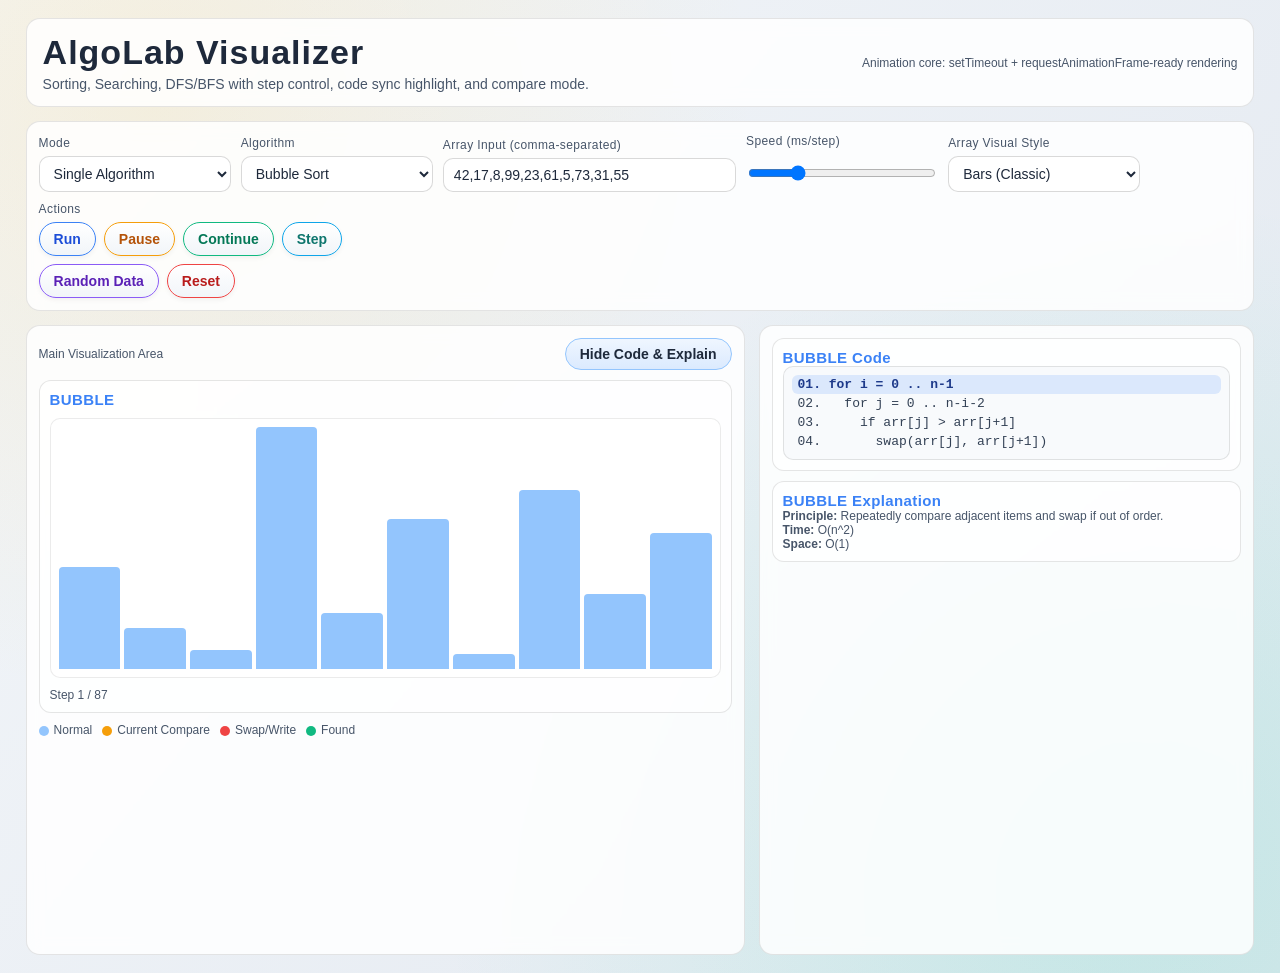
==== AlgoLab.html @ ff7180d9 "Add files via upload" ====
<!DOCTYPE html>
<html lang="en">
<head>
  <meta charset="UTF-8" />
  <meta name="viewport" content="width=device-width, initial-scale=1.0" />
  <title>AlgoLab Visualizer</title>
  <style>
    :root {
      --bg-1: #f3f6f9;
      --bg-2: #e2e8f0;
      --panel: rgba(255, 255, 255, 0.85);
      --panel-border: rgba(0, 0, 0, 0.1);
      --ink: #1e293b;
      --sub: #475569;
      --accent: #3b82f6;
      --accent-2: #10b981;
      --danger: #ef4444;
      --muted: #94a3b8;
      --code-bg: #f8fafc;
      --line-active: rgba(59, 130, 246, 0.15);
      --bar: #93c5fd;
      --bar-active: #f59e0b;
      --bar-swap: #ef4444;
      --bar-found: #10b981;
      --cell-wall: #334155;
      --cell-empty: #e2e8f0;
      --cell-visit: #fcd34d;
      --cell-path: #10b981;
      --cell-start: #22c55e;
      --cell-end: #ef4444;
    }

    * {
      box-sizing: border-box;
    }

    body {
      margin: 0;
      min-height: 100vh;
      color: var(--ink);
      background:
        radial-gradient(circle at 12% 10%, rgba(255, 209, 102, 0.18), transparent 42%),
        radial-gradient(circle at 88% 90%, rgba(6, 214, 160, 0.14), transparent 48%),
        linear-gradient(130deg, var(--bg-1), var(--bg-2));
      font-family: "Trebuchet MS", "Segoe UI", sans-serif;
    }

    .shell {
      width: min(1400px, 96vw);
      margin: 18px auto;
      display: grid;
      gap: 14px;
      grid-template-columns: 1fr;
    }

    .hero {
      border: 1px solid var(--panel-border);
      background: var(--panel);
      backdrop-filter: blur(8px);
      border-radius: 14px;
      padding: 14px 16px;
      display: flex;
      justify-content: space-between;
      align-items: center;
      flex-wrap: wrap;
      gap: 10px;
    }

    .title {
      font-size: clamp(24px, 3vw, 34px);
      letter-spacing: 1px;
      margin: 0;
    }

    .subtitle {
      color: var(--sub);
      margin: 4px 0 0;
      font-size: 14px;
    }

    .panel {
      border: 1px solid var(--panel-border);
      background: var(--panel);
      border-radius: 14px;
      backdrop-filter: blur(8px);
    }

    .controls {
      padding: 12px;
      display: grid;
      grid-template-columns: repeat(12, minmax(0, 1fr));
      gap: 10px;
      align-items: end;
    }

    .control {
      display: flex;
      flex-direction: column;
      gap: 6px;
    }

    .span-2 { grid-column: span 2; }
    .span-3 { grid-column: span 3; }
    .span-4 { grid-column: span 4; }

    label {
      font-size: 12px;
      color: var(--sub);
      letter-spacing: 0.4px;
    }

    input,
    select,
    button,
    textarea {
      border-radius: 10px;
      border: 1px solid rgba(0, 0, 0, 0.15);
      background: rgba(255, 255, 255, 0.9);
      color: var(--ink);
      padding: 8px 10px;
      font-size: 14px;
    }

    button {
      cursor: pointer;
      transition: 0.2s ease;
      font-weight: 600;
      color: var(--ink);
    }

    button:hover:not(:disabled) {
      transform: translateY(-1px);
      border-color: var(--accent);
      box-shadow: 0 0 0 1px rgba(59, 130, 246, 0.35) inset;
    }

    button:disabled {
      opacity: 0.45;
      cursor: not-allowed;
    }

    .btn-primary { border-color: var(--accent); }
    .btn-secondary { border-color: var(--accent-2); }
    .btn-danger { border-color: var(--danger); }

    .actions-row {
      display: flex;
      gap: 8px;
      flex-wrap: wrap;
    }

    .action-btn {
      border-radius: 999px;
      border: 1px solid rgba(0, 0, 0, 0.1);
      padding: 8px 14px;
      background: linear-gradient(180deg, #ffffff, #f1f5f9);
      box-shadow: 0 2px 5px rgba(0, 0, 0, 0.05);
    }

    .action-run { border-color: #3b82f6; color: #1d4ed8; }
    .action-pause { border-color: #f59e0b; color: #b45309; }
    .action-continue { border-color: #10b981; color: #047857; }
    .action-step { border-color: #0ea5e9; color: #0f766e; }
    .action-random { border-color: #8b5cf6; color: #5b21b6; }
    .action-reset { border-color: #ef4444; color: #b91c1c; }

    .graph-tools {
      display: flex;
      gap: 8px;
      flex-wrap: wrap;
    }

    .tool-btn.active-tool {
      box-shadow: 0 0 0 2px rgba(255, 255, 255, 0.28) inset;
      transform: translateY(-1px);
    }

    .tool-start { border-color: var(--cell-start); }
    .tool-end { border-color: var(--cell-end); }
    .tool-wall { border-color: var(--cell-wall); }
    .tool-erase { border-color: #94a3b8; }
    .tool-random-wall { border-color: #a3e635; }
    .tool-clear-wall { border-color: #f59e0b; }

    .workspace {
      display: grid;
      grid-template-columns: 1.45fr 1fr;
      gap: 14px;
      min-height: 70vh;
    }

    .workspace.focus-viz {
      grid-template-columns: 1fr;
    }

    .workspace.focus-viz .right {
      display: none;
    }

    .visual-wrap {
      padding: 12px;
      display: grid;
      gap: 10px;
      grid-template-columns: 1fr;
      align-content: start;
    }

    .visual-toolbar {
      display: flex;
      align-items: center;
      justify-content: space-between;
      gap: 8px;
      flex-wrap: wrap;
    }

    .toggle-info-btn {
      border: 1px solid #93c5fd;
      border-radius: 999px;
      padding: 7px 14px;
      background: linear-gradient(180deg, #eff6ff, #dbeafe);
    }

    .viz-grid.compare {
      display: grid;
      grid-template-columns: 1fr 1fr;
      gap: 10px;
    }

    .viz-card {
      border: 1px solid rgba(0, 0, 0, 0.1);
      border-radius: 12px;
      background: rgba(255, 255, 255, 0.6);
      padding: 10px;
      min-height: 280px;
      display: grid;
      grid-template-rows: auto 1fr auto;
      gap: 10px;
    }

    .viz-title {
      margin: 0;
      font-size: 15px;
      color: var(--accent);
      letter-spacing: 0.4px;
    }

    .array-view {
      display: flex;
      align-items: end;
      gap: 4px;
      height: 260px;
      border: 1px solid rgba(0, 0, 0, 0.08);
      border-radius: 10px;
      padding: 8px;
      background: rgba(255, 255, 255, 0.7);
      overflow: hidden;
    }

    .bar {
      flex: 1;
      min-width: 7px;
      background: var(--bar);
      border-radius: 4px 4px 0 0;
      transition: height 0.08s linear, background-color 0.08s linear;
    }

    .array-cards {
      position: relative;
      height: 260px;
      border: 1px solid rgba(0, 0, 0, 0.08);
      border-radius: 10px;
      padding: 10px;
      background: linear-gradient(180deg, #f8fafc, #e2e8f0);
      overflow: hidden;
    }

    .array-cards::before {
      content: "";
      position: absolute;
      left: 10px;
      right: 10px;
      bottom: 58px;
      border-top: 1px dashed rgba(0, 0, 0, 0.15);
    }

    .compare-pointer {
      position: absolute;
      top: 10px;
      width: 0;
      height: 0;
      border-left: 8px solid transparent;
      border-right: 8px solid transparent;
      border-top: 12px solid #ffd166;
      filter: drop-shadow(0 1px 2px rgba(0, 0, 0, 0.45));
      transition: transform 140ms ease-out;
      z-index: 8;
    }

    .compare-label {
      position: absolute;
      top: 0;
      font-size: 11px;
      color: #ffe4a3;
      background: rgba(0, 0, 0, 0.45);
      border: 1px solid rgba(255, 209, 102, 0.32);
      border-radius: 999px;
      padding: 2px 8px;
      transition: transform 140ms ease-out;
      z-index: 8;
      pointer-events: none;
    }

    .num-card {
      position: absolute;
      bottom: 12px;
      display: flex;
      align-items: center;
      justify-content: center;
      place-items: center;
      font-size: 13px;
      font-weight: 700;
      color: #0c1a26;
      background: #8ecae6;
      border: 1px solid rgba(255, 255, 255, 0.22);
      border-radius: 8px;
      height: 46px;
      min-width: 34px;
      transition: 0.12s ease;
      box-shadow: 0 4px 10px rgba(0, 0, 0, 0.25);
    }

    .num-card.active {
      background: #ffd166;
    }

    .num-card.swap {
      background: #ef476f;
      color: #fff5f6;
    }

    .num-card.found {
      background: #06d6a0;
      color: #08332a;
    }

    .num-card.key {
      box-shadow: 0 0 0 2px rgba(255, 209, 102, 0.5), 0 8px 16px rgba(0, 0, 0, 0.35);
    }

    .grid-view {
      display: grid;
      grid-template-columns: repeat(18, 1fr);
      gap: 2px;
      border: 1px solid rgba(0, 0, 0, 0.1);
      border-radius: 10px;
      background: rgba(255, 255, 255, 0.7);
      padding: 6px;
      aspect-ratio: 18 / 10;
    }

    .cell {
      border-radius: 2px;
      background: var(--cell-empty);
      border: 1px solid rgba(0, 0, 0, 0.05);
    }

    .cell.wall { background: var(--cell-wall); }
    .cell.visited { background: var(--cell-visit); }
    .cell.path { background: var(--cell-path); }
    .cell.start { background: var(--cell-start); }
    .cell.end { background: var(--cell-end); }

    .ds-container {
      position: relative; width: 100%; height: 260px;
      border: 1px solid rgba(0, 0, 0, 0.08); border-radius: 10px;
      background: linear-gradient(180deg, #f8fafc, #e2e8f0); overflow: hidden;
    }
    .tree-node {
      position: absolute; transform: translate(-50%, -50%);
      width: 32px; height: 32px; border-radius: 50%;
      background: var(--cell-empty); border: 2px solid var(--bar);
      display: flex; align-items: center; justify-content: center;
      color: var(--ink); font-weight: bold; font-size: 13px;
      transition: all 0.3s ease; box-shadow: 0 4px 6px rgba(0,0,0,0.1); z-index: 2;
    }
    .tree-node.active { background: var(--bar-active); border-color: #fff; color: #fff; transform: translate(-50%, -50%) scale(1.15);}
    .tree-edge { stroke: #cbd5e1; stroke-width: 2px; transition: all 0.3s ease; }
    
    .list-node {
      width: 44px; height: 44px; background: var(--cell-empty);
      border: 2px solid var(--bar); border-radius: 8px;
      display: flex; align-items: center; justify-content: center;
      font-weight: bold; font-size: 15px; color: var(--ink);
      transition: all 0.3s; box-shadow: 0 2px 5px rgba(0,0,0,0.05);
    }
    .list-node.active { background: var(--bar-active); border-color: #fff; color: #fff; transform: translateY(-4px); }
    .list-arrow { color: var(--sub); font-weight: bold; font-size: 18px; padding: 0 4px; }
    .list-null { color: var(--muted); font-size: 14px; font-weight: bold; padding: 0 8px; }

    .small-note {
      font-size: 12px;
      color: var(--sub);
      margin: 0;
    }

    .right {
      padding: 12px;
      display: grid;
      gap: 10px;
      align-content: start;
      grid-auto-rows: min-content;
      overflow: auto;
    }

    .code-card,
    .explain-card {
      border: 1px solid rgba(0, 0, 0, 0.1);
      border-radius: 12px;
      background: rgba(255, 255, 255, 0.7);
      padding: 10px;
    }

    .code-box {
      margin: 0;
      border-radius: 10px;
      background: var(--code-bg);
      border: 1px solid rgba(0, 0, 0, 0.1);
      padding: 8px;
      font-size: 13px;
      overflow: auto;
      max-height: 290px;
    }

    .line {
      display: block;
      padding: 2px 6px;
      border-radius: 6px;
      color: #334155;
      white-space: pre;
    }

    .line.active {
      background: var(--line-active);
      color: #1e3a8a;
      font-weight: 600;
    }

    .legend {
      display: flex;
      gap: 10px;
      flex-wrap: wrap;
      font-size: 12px;
      color: var(--sub);
    }

    .dot {
      display: inline-block;
      width: 10px;
      height: 10px;
      border-radius: 50%;
      margin-right: 5px;
      vertical-align: middle;
    }

    @media (max-width: 1080px) {
      .workspace { grid-template-columns: 1fr; }
      .controls { grid-template-columns: repeat(6, minmax(0, 1fr)); }
      .span-4 { grid-column: span 6; }
      .span-3 { grid-column: span 3; }
      .span-2 { grid-column: span 2; }
      .viz-grid.compare { grid-template-columns: 1fr; }
    }
  </style>
</head>
<body>
  <div class="shell">
    <section class="hero panel">
      <div>
        <h1 class="title">AlgoLab Visualizer</h1>
        <p class="subtitle">Sorting, Searching, DFS/BFS with step control, code sync highlight, and compare mode.</p>
      </div>
      <p class="small-note">Animation core: setTimeout + requestAnimationFrame-ready rendering</p>
    </section>

    <section class="controls panel">
      <div class="control span-2">
        <label for="modeSelect">Mode</label>
        <select id="modeSelect">
          <option value="single">Single Algorithm</option>
          <option value="compare">Compare Mode</option>
        </select>
      </div>

      <div class="control span-2" id="singleAlgoWrap">
        <label for="algoSelect">Algorithm</label>
        <select id="algoSelect">
          <optgroup label="Sorting">
            <option value="bubble">Bubble Sort</option>
            <option value="insertion">Insertion Sort</option>
            <option value="selection">Selection Sort</option>
            <option value="quick">Quick Sort</option>
            <option value="merge">Merge Sort</option>
            <option value="shell">Shell Sort</option>
            <option value="counting">Counting Sort</option>
            <option value="bucket">Bucket Sort</option>
            <option value="radix">Radix Sort</option>
            <option value="heap">Heap Sort</option>
          </optgroup>
          <optgroup label="Searching">
            <option value="linear">Linear Search</option>
            <option value="binary">Binary Search</option>
          </optgroup>
          <optgroup label="Graph">
            <option value="dfs">DFS (Grid)</option>
            <option value="bfs">BFS (Grid)</option>
            <option value="dijkstra">Dijkstra</option>
            <option value="astar">A* Algorithm</option>
          </optgroup>
          <optgroup label="Data Structures">
            <option value="stack">Stack</option>
            <option value="queue">Queue</option>
            <option value="linkedlist">Linked List</option>
            <option value="bst">Binary Search Tree</option>
          </optgroup>
        </select>
      </div>

      <div class="control span-4" id="compareWrap" style="display:none;">
        <label>Algorithms to Compare</label>
        <div style="display:flex; gap:10px;">
          <select id="compareSelect1" style="flex:1;">
            <option value="bubble">Bubble Sort</option>
            <option value="insertion">Insertion Sort</option>
            <option value="selection">Selection Sort</option>
            <option value="quick" selected>Quick Sort</option>
            <option value="merge">Merge Sort</option>
            <option value="shell">Shell Sort</option>
            <option value="heap">Heap Sort</option>
          </select>
          <span style="align-self:center; font-weight:bold; color:var(--sub);">VS</span>
          <select id="compareSelect2" style="flex:1;">
            <option value="bubble">Bubble Sort</option>
            <option value="insertion">Insertion Sort</option>
            <option value="selection">Selection Sort</option>
            <option value="quick">Quick Sort</option>
            <option value="merge" selected>Merge Sort</option>
            <option value="shell">Shell Sort</option>
            <option value="heap">Heap Sort</option>
          </select>
        </div>
      </div>

      <div class="control span-3" id="arrayWrap">
        <label for="arrayInput">Array Input (comma-separated)</label>
        <input id="arrayInput" value="42,17,8,99,23,61,5,73,31,55" />
      </div>

      <div class="control span-2" id="targetWrap">
        <label for="targetInput">Search Target</label>
        <input id="targetInput" type="number" value="31" />
      </div>

      <div class="control span-2">
        <label for="speedRange">Speed (ms/step)</label>
        <input id="speedRange" type="range" min="20" max="1000" value="220" />
      </div>

      <div class="control span-2" id="arrayViewWrap">
        <label for="arrayViewSelect">Array Visual Style</label>
        <select id="arrayViewSelect">
          <option value="bars">Bars (Classic)</option>
          <option value="cards">Data Insert Cards</option>
        </select>
      </div>

      <div class="control span-4">
        <label>Actions</label>
        <div class="actions-row">
          <button class="action-btn action-run" id="runBtn">Run</button>
          <button class="action-btn action-pause" id="pauseBtn">Pause</button>
          <button class="action-btn action-continue" id="resumeBtn">Continue</button>
          <button class="action-btn action-step" id="stepBtn">Step</button>
          <button class="action-btn action-random" id="randomBtn">Random Data</button>
          <button class="action-btn action-reset" id="resetBtn">Reset</button>
        </div>
      </div>

      <div class="control span-4" id="graphEditorWrap" style="display:none;">
        <label>Graph Editor</label>
        <div class="graph-tools">
          <button class="tool-btn tool-start" id="setStartBtn">Set Start</button>
          <button class="tool-btn tool-end" id="setEndBtn">Set End</button>
          <button class="tool-btn tool-wall" id="setWallBtn">Toggle Wall</button>
          <button class="tool-btn tool-erase" id="eraseBtn">Erase Wall</button>
          <button class="tool-btn tool-random-wall" id="randWallBtn">Random Walls</button>
          <button class="tool-btn tool-clear-wall" id="clearWallBtn">Clear Walls</button>
        </div>
      </div>
    </section>

    <section class="workspace">
      <div class="panel visual-wrap">
        <div class="visual-toolbar">
          <p class="small-note">Main Visualization Area</p>
          <button class="toggle-info-btn" id="toggleInfoBtn">Hide Code & Explain</button>
        </div>
        <div class="viz-grid" id="vizGrid"></div>
        <div class="legend" id="legend"></div>
      </div>

      <aside class="panel right" id="rightPane"></aside>
    </section>
  </div>

  <script>
    const arrayAlgos = ["bubble", "insertion", "selection", "quick", "merge", "shell", "counting", "bucket", "radix", "heap", "linear", "binary", "stack", "queue"];

    const graphAlgos = ["bfs", "dfs", "dijkstra", "astar"];

    const codeBook = {
      bubble: ["for i = 0 .. n-1", "  for j = 0 .. n-i-2", "    if arr[j] > arr[j+1]", "      swap(arr[j], arr[j+1])"],
      insertion: ["for i = 1 .. n-1", "  key = arr[i]", "  while j >= 0 and arr[j] > key", "    arr[j+1] = arr[j]", "  arr[j+1] = key"],
      selection: ["for i = 0 .. n-1", "  min = i", "  for j = i+1 .. n-1", "    if arr[j] < arr[min]", "  swap(arr[i], arr[min])"],
      quick: ["quickSort(left, right)", "pivot = arr[right]", "for j from left to right-1", "  if arr[j] < pivot", "    swap(arr[i], arr[j])", "swap(arr[i+1], arr[right])"],
      merge: ["mergeSort(arr)", "split array into left / right", "while left and right not empty", "  pick smaller and write back", "append remaining items"],
      shell: ["gap = n / 2", "while gap > 0", "  insertion sort by gap", "  compare arr[j-gap] > temp", "gap = floor(gap / 2)"],
      counting: ["find min and max", "count each value", "prefix sum / rebuild", "write values back to array"],
      bucket: ["create buckets by range", "put values into buckets", "sort each bucket", "concatenate buckets"],
      radix: ["for exp = 1,10,100...", "count digits at exp", "stable write by digit", "repeat until max/exp == 0"],
      heap: ["build max-heap", "swap root with end", "heapify reduced heap", "repeat until sorted"],
      linear: ["for i = 0 .. n-1", "  if arr[i] == target", "    return i", "return -1"],
      binary: ["low = 0, high = n-1", "while low <= high", "  mid = floor((low+high)/2)", "  if arr[mid] == target return mid", "  if arr[mid] < target low = mid+1", "  else high = mid-1"],
      bfs: ["queue.push(start)", "while queue not empty", "  node = queue.shift()", "  for each neighbor", "    if unvisited: mark and enqueue"],
      dfs: ["stack.push(start)", "while stack not empty", "  node = stack.pop()", "  for each neighbor", "    if unvisited: mark and push"],
      dijkstra: ["dist[start] = 0", "pick unvisited node with min dist", "relax each neighbor", "update distance + parent", "repeat until done"],
      astar: ["gSearch[start] = 0, fScore = h", "pick min fScore node", "if target return path", "update neighbor gScore & fScore"],
      stack: ["push(val):", "  append to top", "pop():", "  remove from top"],
      queue: ["enqueue(val):", "  append to back", "dequeue():", "  remove from front"],
      linkedlist: ["curr = head", "while curr.next != null", "  curr = curr.next", "curr.next = new Node(val)", "return head"],
      bst: ["curr = root", "while curr:", "  if val < curr.val: go left", "  else: go right", "insert as child"]
    };

    const explainBook = {
      bubble: { principle: "Repeatedly compare adjacent items and swap if out of order.", time: "O(n^2)", space: "O(1)" },
      insertion: { principle: "Build sorted prefix by inserting each element to its position.", time: "O(n^2)", space: "O(1)" },
      selection: { principle: "Select minimum from unsorted part and place it at front.", time: "O(n^2)", space: "O(1)" },
      quick: { principle: "Partition by pivot, recursively sort left and right partitions.", time: "Average O(n log n), Worst O(n^2)", space: "O(log n) recursion" },
      merge: { principle: "Divide array into halves and merge sorted halves.", time: "O(n log n)", space: "O(n)" },
      shell: { principle: "Gap-based insertion sort, shrinking gap to 1.", time: "Depends on gap sequence", space: "O(1)" },
      counting: { principle: "Count frequency of each value then rebuild array.", time: "O(n + k)", space: "O(k)" },
      bucket: { principle: "Distribute values into buckets, sort buckets, concatenate.", time: "Average O(n + k)", space: "O(n + k)" },
      radix: { principle: "Stable sort by each digit from low to high significance.", time: "O(d*(n + k))", space: "O(n + k)" },
      heap: { principle: "Use max heap and repeatedly extract max to end.", time: "O(n log n)", space: "O(1)" },
      linear: { principle: "Scan from left to right until target is found.", time: "O(n)", space: "O(1)" },
      binary: { principle: "On sorted array, halve search range each step.", time: "O(log n)", space: "O(1)" },
      bfs: { principle: "Traverse level-by-level using queue.", time: "O(V + E)", space: "O(V)" },
      dfs: { principle: "Go deep first using stack/recursion.", time: "O(V + E)", space: "O(V)" },
      dijkstra: { principle: "Expand shortest tentative distance first.", time: "O((V + E) log V)", space: "O(V)" },
      astar: { principle: "Use heuristic distance to guide target search.", time: "Depends on heuristic", space: "O(V)" },
      stack: { principle: "LIFO: Last In First Out", time: "O(1)", space: "O(n)" },
      queue: { principle: "FIFO: First In First Out", time: "O(1)", space: "O(n)" },
      linkedlist: { principle: "Traverse linearly to tail and append new node.", time: "O(n) insert", space: "O(1)" },
      bst: { principle: "Insert preserving left < parent < right property.", time: "O(log n) avg, O(n) worst", space: "O(1)" }
    };

    const refs = {
      modeSelect: document.getElementById("modeSelect"),
      algoSelect: document.getElementById("algoSelect"),
      compareSelect1: document.getElementById("compareSelect1"),
      compareSelect2: document.getElementById("compareSelect2"),
      singleAlgoWrap: document.getElementById("singleAlgoWrap"),
      compareWrap: document.getElementById("compareWrap"),
      arrayWrap: document.getElementById("arrayWrap"),
      targetWrap: document.getElementById("targetWrap"),
      arrayViewWrap: document.getElementById("arrayViewWrap"),
      graphEditorWrap: document.getElementById("graphEditorWrap"),
      arrayInput: document.getElementById("arrayInput"),
      targetInput: document.getElementById("targetInput"),
      arrayViewSelect: document.getElementById("arrayViewSelect"),
      speedRange: document.getElementById("speedRange"),
      runBtn: document.getElementById("runBtn"),
      pauseBtn: document.getElementById("pauseBtn"),
      resumeBtn: document.getElementById("resumeBtn"),
      stepBtn: document.getElementById("stepBtn"),
      randomBtn: document.getElementById("randomBtn"),
      resetBtn: document.getElementById("resetBtn"),
      setStartBtn: document.getElementById("setStartBtn"),
      setEndBtn: document.getElementById("setEndBtn"),
      setWallBtn: document.getElementById("setWallBtn"),
      eraseBtn: document.getElementById("eraseBtn"),
      randWallBtn: document.getElementById("randWallBtn"),
      clearWallBtn: document.getElementById("clearWallBtn"),
      toggleInfoBtn: document.getElementById("toggleInfoBtn"),
      vizGrid: document.getElementById("vizGrid"),
      rightPane: document.getElementById("rightPane"),
      legend: document.getElementById("legend"),
      workspace: document.querySelector(".workspace")
    };

    const ROWS = 10;
    const COLS = 18;

    let runners = [];
    let isAnimating = false;
    const appState = {
      graphGrid: null,
      start: 0,
      end: ROWS * COLS - 1,
      editTool: "wall",
      arrayViewMode: "bars",
      showInfo: true
    };

    function parseArray() {
      return refs.arrayInput.value.split(",").map((x) => Number(x.trim())).filter((x) => !Number.isNaN(x));
    }

    function randomArray(n = 14) {
      const arr = [];
      for (let i = 0; i < n; i += 1) arr.push(5 + Math.floor(Math.random() * 95));
      return arr;
    }

    function idx(r, c) {
      return r * COLS + c;
    }

    function toRC(i) {
      return [Math.floor(i / COLS), i % COLS];
    }

    function neighbors(i) {
      const [r, c] = toRC(i);
      const out = [];
      if (r > 0) out.push(idx(r - 1, c));
      if (r < ROWS - 1) out.push(idx(r + 1, c));
      if (c > 0) out.push(idx(r, c - 1));
      if (c < COLS - 1) out.push(idx(r, c + 1));
      return out;
    }

    function cloneGrid(grid) {
      return grid.map((row) => row.map((cell) => ({ wall: cell.wall })));
    }

    function randomGrid(density = 0.22, start = 0, end = ROWS * COLS - 1) {
      const g = [];
      for (let r = 0; r < ROWS; r += 1) {
        const row = [];
        for (let c = 0; c < COLS; c += 1) row.push({ wall: Math.random() < density });
        g.push(row);
      }
      const [sr, sc] = toRC(start);
      const [er, ec] = toRC(end);
      g[sr][sc].wall = false;
      g[er][ec].wall = false;
      return g;
    }

    function reconstructPath(parent, end) {
      if (parent[end] === -1) return [];
      const path = [];
      let cur = end;
      while (cur !== -2) {
        path.push(cur);
        cur = parent[cur];
      }
      return path.reverse();
    }

    function bubbleSteps(input) {
      const arr = input.slice();
      const steps = [{ arr: arr.slice(), line: 1 }];
      for (let i = 0; i < arr.length; i += 1) {
        for (let j = 0; j < arr.length - i - 1; j += 1) {
          steps.push({ arr: arr.slice(), active: [j, j + 1], line: 2 });
          if (arr[j] > arr[j + 1]) {
            steps.push({ arr: arr.slice(), active: [j, j + 1], line: 3 });
            const t = arr[j];
            arr[j] = arr[j + 1];
            arr[j + 1] = t;
            steps.push({ arr: arr.slice(), active: [j, j + 1], swapped: true, line: 4 });
          }
        }
      }
      steps.push({ arr: arr.slice(), done: true, line: 1 });
      return steps;
    }

    function insertionSteps(input) {
      const arr = input.slice();
      const ids = arr.map((_, i) => `c-${i}`);
      const cardValues = {};
      ids.forEach((id, i) => { cardValues[id] = arr[i]; });
      const steps = [{ arr: arr.slice(), cardOrder: ids.slice(), cardValues, line: 1, hold: 1.05 }];
      for (let i = 1; i < arr.length; i += 1) {
        const key = arr[i];
        const keyId = ids[i];
        let j = i - 1;
        steps.push({ arr: arr.slice(), cardOrder: ids.slice(), cardValues, active: [i], keyId, phase: "pick", compareIdx: i, line: 2, hold: 1.25 });
        while (j >= 0 && arr[j] > key) {
          steps.push({ arr: arr.slice(), cardOrder: ids.slice(), cardValues, active: [j, j + 1], keyId, phase: "shift", compareIdx: j, line: 3, hold: 1.2 });
          arr[j + 1] = arr[j];
          ids[j + 1] = ids[j];
          steps.push({ arr: arr.slice(), cardOrder: ids.slice(), cardValues, active: [j, j + 1], swapped: true, keyId, phase: "shift", compareIdx: j, line: 4, hold: 0.95 });
          j -= 1;
        }
        arr[j + 1] = key;
        ids[j + 1] = keyId;
        steps.push({ arr: arr.slice(), cardOrder: ids.slice(), cardValues, active: [j + 1], swapped: true, keyId, phase: "insert", compareIdx: j + 1, line: 5, hold: 1.35 });
      }
      steps.push({ arr: arr.slice(), cardOrder: ids.slice(), cardValues, done: true, line: 1, hold: 1.2 });
      return steps;
    }

    function selectionSteps(input) {
      const arr = input.slice();
      const steps = [{ arr: arr.slice(), line: 1 }];
      for (let i = 0; i < arr.length - 1; i += 1) {
        let min = i;
        steps.push({ arr: arr.slice(), active: [i], line: 2 });
        for (let j = i + 1; j < arr.length; j += 1) {
          steps.push({ arr: arr.slice(), active: [j, min], line: 3 });
          if (arr[j] < arr[min]) {
            min = j;
            steps.push({ arr: arr.slice(), active: [min], line: 4 });
          }
        }
        if (min !== i) {
          const t = arr[i];
          arr[i] = arr[min];
          arr[min] = t;
        }
        steps.push({ arr: arr.slice(), active: [i, min], swapped: true, line: 5 });
      }
      steps.push({ arr: arr.slice(), done: true, line: 1 });
      return steps;
    }

    function quickSteps(input) {
      const arr = input.slice();
      const steps = [{ arr: arr.slice(), line: 1 }];
      function partition(left, right) {
        const pivot = arr[right];
        steps.push({ arr: arr.slice(), range: [left, right], pivot: right, line: 2 });
        let i = left - 1;
        for (let j = left; j <= right - 1; j += 1) {
          steps.push({ arr: arr.slice(), active: [j], pivot: right, line: 3 });
          if (arr[j] < pivot) {
            steps.push({ arr: arr.slice(), active: [j], pivot: right, line: 4 });
            i += 1;
            const t = arr[i];
            arr[i] = arr[j];
            arr[j] = t;
            steps.push({ arr: arr.slice(), active: [i, j], swapped: true, line: 5 });
          }
        }
        const t = arr[i + 1];
        arr[i + 1] = arr[right];
        arr[right] = t;
        steps.push({ arr: arr.slice(), active: [i + 1, right], swapped: true, line: 6 });
        return i + 1;
      }
      function qs(left, right) {
        if (left < right) {
          steps.push({ arr: arr.slice(), range: [left, right], line: 1 });
          const p = partition(left, right);
          qs(left, p - 1);
          qs(p + 1, right);
        }
      }
      qs(0, arr.length - 1);
      steps.push({ arr: arr.slice(), done: true, line: 1 });
      return steps;
    }

    function mergeSteps(input) {
      const arr = input.slice();
      const steps = [{ arr: arr.slice(), line: 1 }];
      function merge(left, mid, right) {
        const L = arr.slice(left, mid + 1);
        const R = arr.slice(mid + 1, right + 1);
        let i = 0;
        let j = 0;
        let k = left;
        while (i < L.length && j < R.length) {
          steps.push({ arr: arr.slice(), active: [k], line: 3 });
          if (L[i] <= R[j]) arr[k] = L[i++];
          else arr[k] = R[j++];
          steps.push({ arr: arr.slice(), active: [k], swapped: true, line: 4 });
          k += 1;
        }
        while (i < L.length) {
          arr[k] = L[i++];
          steps.push({ arr: arr.slice(), active: [k], swapped: true, line: 5 });
          k += 1;
        }
        while (j < R.length) {
          arr[k] = R[j++];
          steps.push({ arr: arr.slice(), active: [k], swapped: true, line: 5 });
          k += 1;
        }
      }
      function ms(left, right) {
        if (left >= right) return;
        const mid = Math.floor((left + right) / 2);
        steps.push({ arr: arr.slice(), range: [left, right], line: 2 });
        ms(left, mid);
        ms(mid + 1, right);
        merge(left, mid, right);
      }
      ms(0, arr.length - 1);
      steps.push({ arr: arr.slice(), done: true, line: 1 });
      return steps;
    }

    function shellSteps(input) {
      const arr = input.slice();
      const steps = [{ arr: arr.slice(), line: 1 }];
      for (let gap = Math.floor(arr.length / 2); gap > 0; gap = Math.floor(gap / 2)) {
        steps.push({ arr: arr.slice(), line: 2 });
        for (let i = gap; i < arr.length; i += 1) {
          const temp = arr[i];
          let j = i;
          while (j >= gap && arr[j - gap] > temp) {
            steps.push({ arr: arr.slice(), active: [j - gap, j], line: 4 });
            arr[j] = arr[j - gap];
            steps.push({ arr: arr.slice(), active: [j - gap, j], swapped: true, line: 3 });
            j -= gap;
          }
          arr[j] = temp;
          steps.push({ arr: arr.slice(), active: [j], swapped: true, line: 3 });
        }
      }
      steps.push({ arr: arr.slice(), done: true, line: 5 });
      return steps;
    }

    function countingSteps(input) {
      const arr = input.slice();
      const min = Math.min(...arr);
      const max = Math.max(...arr);
      const count = Array(max - min + 1).fill(0);
      const steps = [{ arr: arr.slice(), line: 1 }];
      for (let i = 0; i < arr.length; i += 1) {
        count[arr[i] - min] += 1;
        steps.push({ arr: arr.slice(), active: [i], line: 2 });
      }
      let k = 0;
      for (let v = 0; v < count.length; v += 1) {
        while (count[v] > 0) {
          arr[k] = v + min;
          count[v] -= 1;
          steps.push({ arr: arr.slice(), active: [k], swapped: true, line: 4 });
          k += 1;
        }
      }
      steps.push({ arr: arr.slice(), done: true, line: 4 });
      return steps;
    }

    function bucketSteps(input) {
      const arr = input.slice();
      const min = Math.min(...arr);
      const max = Math.max(...arr);
      const bucketCount = 10;
      const size = Math.max(1, Math.floor((max - min) / bucketCount) + 1);
      const buckets = Array.from({ length: bucketCount }, () => []);
      const steps = [{ arr: arr.slice(), line: 1 }];
      for (let i = 0; i < arr.length; i += 1) {
        const bi = Math.min(bucketCount - 1, Math.floor((arr[i] - min) / size));
        buckets[bi].push(arr[i]);
        steps.push({ arr: arr.slice(), active: [i], line: 2 });
      }
      let p = 0;
      for (let b = 0; b < buckets.length; b += 1) {
        buckets[b].sort((a, b2) => a - b2);
        for (let i = 0; i < buckets[b].length; i += 1) {
          arr[p] = buckets[b][i];
          steps.push({ arr: arr.slice(), active: [p], swapped: true, line: 4 });
          p += 1;
        }
      }
      steps.push({ arr: arr.slice(), done: true, line: 4 });
      return steps;
    }

    function radixSteps(input) {
      const arr = input.slice();
      const steps = [{ arr: arr.slice(), line: 1 }];
      const max = Math.max(...arr, 0);
      for (let exp = 1; Math.floor(max / exp) > 0; exp *= 10) {
        steps.push({ arr: arr.slice(), line: 1 });
        const out = Array(arr.length).fill(0);
        const count = Array(10).fill(0);
        for (let i = 0; i < arr.length; i += 1) {
          const digit = Math.floor(arr[i] / exp) % 10;
          count[digit] += 1;
          steps.push({ arr: arr.slice(), active: [i], line: 2 });
        }
        for (let i = 1; i < 10; i += 1) count[i] += count[i - 1];
        for (let i = arr.length - 1; i >= 0; i -= 1) {
          const digit = Math.floor(arr[i] / exp) % 10;
          out[count[digit] - 1] = arr[i];
          count[digit] -= 1;
        }
        for (let i = 0; i < arr.length; i += 1) {
          arr[i] = out[i];
          steps.push({ arr: arr.slice(), active: [i], swapped: true, line: 3 });
        }
      }
      steps.push({ arr: arr.slice(), done: true, line: 4 });
      return steps;
    }

    function heapSteps(input) {
      const arr = input.slice();
      const steps = [{ arr: arr.slice(), line: 1 }];
      function heapify(n, i) {
        let largest = i;
        const l = 2 * i + 1;
        const r = 2 * i + 2;
        if (l < n && arr[l] > arr[largest]) largest = l;
        if (r < n && arr[r] > arr[largest]) largest = r;
        if (largest !== i) {
          const t = arr[i];
          arr[i] = arr[largest];
          arr[largest] = t;
          steps.push({ arr: arr.slice(), active: [i, largest], swapped: true, line: 3 });
          heapify(n, largest);
        }
      }
      for (let i = Math.floor(arr.length / 2) - 1; i >= 0; i -= 1) heapify(arr.length, i);
      steps.push({ arr: arr.slice(), line: 1 });
      for (let end = arr.length - 1; end > 0; end -= 1) {
        const t = arr[0];
        arr[0] = arr[end];
        arr[end] = t;
        steps.push({ arr: arr.slice(), active: [0, end], swapped: true, line: 2 });
        heapify(end, 0);
      }
      steps.push({ arr: arr.slice(), done: true, line: 4 });
      return steps;
    }

    function linearSteps(input, target) {
      const arr = input.slice();
      const steps = [{ arr: arr.slice(), line: 1 }];
      for (let i = 0; i < arr.length; i += 1) {
        steps.push({ arr: arr.slice(), active: [i], line: 1 });
        if (arr[i] === target) {
          steps.push({ arr: arr.slice(), active: [i], found: i, line: 2 });
          steps.push({ arr: arr.slice(), active: [i], found: i, done: true, line: 3 });
          return steps;
        }
      }
      steps.push({ arr: arr.slice(), done: true, line: 4 });
      return steps;
    }

    function binarySteps(input, target) {
      const arr = input.slice().sort((a, b) => a - b);
      const steps = [{ arr: arr.slice(), line: 1 }];
      let low = 0;
      let high = arr.length - 1;
      while (low <= high) {
        steps.push({ arr: arr.slice(), low, high, line: 2 });
        const mid = Math.floor((low + high) / 2);
        steps.push({ arr: arr.slice(), low, high, mid, active: [mid], line: 3 });
        if (arr[mid] === target) {
          steps.push({ arr: arr.slice(), low, high, mid, active: [mid], found: mid, done: true, line: 4 });
          return steps;
        }
        if (arr[mid] < target) {
          low = mid + 1;
          steps.push({ arr: arr.slice(), low, high, mid, active: [mid], line: 5 });
        } else {
          high = mid - 1;
          steps.push({ arr: arr.slice(), low, high, mid, active: [mid], line: 6 });
        }
      }
      steps.push({ arr: arr.slice(), done: true, line: 6 });
      return steps;
    }

    function stackSteps(input) {
      const arr = [];
      const steps = [{ arr: arr.slice(), line: 1 }];
      for (const val of input) {
        arr.push(val);
        steps.push({ arr: arr.slice(), active: [arr.length - 1], line: 2 });
      }
      for (let i = 0; i < input.length; i++) {
        steps.push({ arr: arr.slice(), active: [arr.length - 1], swapped: true, line: 3 });
        arr.pop();
        steps.push({ arr: arr.slice(), line: 4 });
      }
      steps.push({ arr: arr.slice(), done: true, line: 5 });
      return steps;
    }

    function queueSteps(input) {
      const arr = [];
      const steps = [{ arr: arr.slice(), line: 1 }];
      for (const val of input) {
        arr.push(val);
        steps.push({ arr: arr.slice(), active: [arr.length - 1], line: 2 });
      }
      for (let i = 0; i < input.length; i++) {
        steps.push({ arr: arr.slice(), active: [0], swapped: true, line: 3 });
        arr.shift();
        steps.push({ arr: arr.slice(), line: 4 });
      }
      steps.push({ arr: arr.slice(), done: true, line: 5 });
      return steps;
    }

    function linkedlistSteps(input) {
      const steps = [{ list: [], line: 1 }];
      const list = [];
      for (let i = 0; i < input.length; i++) {
        const val = input[i];
        steps.push({ list: [...list], adding: val, line: 2 });
        list.push(val);
        steps.push({ list: [...list], active: i, line: 3 });
      }
      steps.push({ list: [...list], done: true, line: 5 });
      return steps;
    }

    function bstSteps(input) {
      const steps = [{ nodes: [], edges: [], line: 1 }];
      const nodes = [];
      const edges = [];
      
      class Node {
        constructor(val, id, x, y, level) {
          this.val = val;
          this.id = id;
          this.x = x;
          this.y = y;
          this.level = level;
          this.left = null;
          this.right = null;
        }
      }
      
      let root = null;
      let nodeId = 0;
      
      function insert(node, val, x, y, level, parentId) {
        if (!node) {
          const newNode = new Node(val, nodeId++, x, y, level);
          nodes.push(newNode);
          if (parentId !== null) {
            edges.push({ source: parentId, target: newNode.id });
          }
          steps.push({ nodes: JSON.parse(JSON.stringify(nodes)), edges: JSON.parse(JSON.stringify(edges)), active: newNode.id, line: 2 });
          return newNode;
        }
        
        steps.push({ nodes: JSON.parse(JSON.stringify(nodes)), edges: JSON.parse(JSON.stringify(edges)), active: node.id, line: 3 });
        
        const offset = 20 / (level + 1);
        if (val < node.val) {
          steps.push({ nodes: JSON.parse(JSON.stringify(nodes)), edges: JSON.parse(JSON.stringify(edges)), active: node.id, line: 4 });
          node.left = insert(node.left, val, x - offset, y + 15, level + 1, node.id);
        } else {
          steps.push({ nodes: JSON.parse(JSON.stringify(nodes)), edges: JSON.parse(JSON.stringify(edges)), active: node.id, line: 5 });
          node.right = insert(node.right, val, x + offset, y + 15, level + 1, node.id);
        }
        return node;
      }
      
      for (const val of input) {
        root = insert(root, val, 50, 10, 0, null);
      }
      
      steps.push({ nodes: JSON.parse(JSON.stringify(nodes)), edges: JSON.parse(JSON.stringify(edges)), done: true, line: 6 });
      return steps;
    }

    function bfsGridSteps(grid, start, end) {
      const N = ROWS * COLS;
      const steps = [{ line: 1, visited: [], path: [], start, end }];
      const visited = Array(N).fill(false);
      const parent = Array(N).fill(-1);
      parent[start] = -2;
      const q = [start];
      visited[start] = true;
      while (q.length) {
        steps.push({ line: 2, visited: visited.slice(), path: [], current: q[0], start, end });
        const u = q.shift();
        if (u === end) break;
        for (const v of neighbors(u)) {
          const [r, c] = toRC(v);
          if (grid[r][c].wall) continue;
          steps.push({ line: 4, visited: visited.slice(), path: [], current: u, inspect: v, start, end });
          if (!visited[v]) {
            visited[v] = true;
            parent[v] = u;
            q.push(v);
            steps.push({ line: 5, visited: visited.slice(), path: [], current: u, inspect: v, start, end });
          }
        }
      }
      const path = reconstructPath(parent, end);
      for (let i = 0; i < path.length; i += 1) {
        steps.push({ line: 5, visited: visited.slice(), path: path.slice(0, i + 1), current: path[i], start, end });
      }
      steps.push({ line: 1, visited: visited.slice(), path, done: true, start, end });
      return steps;
    }

    function dfsGridSteps(grid, start, end) {
      const N = ROWS * COLS;
      const steps = [{ line: 1, visited: [], path: [], start, end }];
      const visited = Array(N).fill(false);
      const parent = Array(N).fill(-1);
      parent[start] = -2;
      const stack = [start];
      while (stack.length) {
        steps.push({ line: 2, visited: visited.slice(), path: [], current: stack[stack.length - 1], start, end });
        const u = stack.pop();
        if (visited[u]) continue;
        visited[u] = true;
        steps.push({ line: 3, visited: visited.slice(), path: [], current: u, start, end });
        if (u === end) break;
        const adj = neighbors(u);
        for (let k = adj.length - 1; k >= 0; k -= 1) {
          const v = adj[k];
          const [r, c] = toRC(v);
          if (grid[r][c].wall) continue;
          steps.push({ line: 4, visited: visited.slice(), path: [], current: u, inspect: v, start, end });
          if (!visited[v]) {
            if (parent[v] === -1) parent[v] = u;
            stack.push(v);
            steps.push({ line: 5, visited: visited.slice(), path: [], current: u, inspect: v, start, end });
          }
        }
      }
      const path = reconstructPath(parent, end);
      for (let i = 0; i < path.length; i += 1) {
        steps.push({ line: 5, visited: visited.slice(), path: path.slice(0, i + 1), current: path[i], start, end });
      }
      steps.push({ line: 1, visited: visited.slice(), path, done: true, start, end });
      return steps;
    }

    function dijkstraGridSteps(grid, start, end) {
      const N = ROWS * COLS;
      const dist = Array(N).fill(Infinity);
      const visited = Array(N).fill(false);
      const parent = Array(N).fill(-1);
      dist[start] = 0;
      parent[start] = -2;
      const steps = [{ line: 1, visited: visited.slice(), path: [], start, end }];
      function pickMin() {
        let best = -1;
        for (let i = 0; i < N; i += 1) {
          if (!visited[i] && dist[i] < Infinity && (best === -1 || dist[i] < dist[best])) best = i;
        }
        return best;
      }
      while (true) {
        const u = pickMin();
        if (u === -1) break;
        visited[u] = true;
        steps.push({ line: 2, visited: visited.slice(), path: [], current: u, start, end });
        if (u === end) break;
        for (const v of neighbors(u)) {
          const [r, c] = toRC(v);
          if (grid[r][c].wall || visited[v]) continue;
          steps.push({ line: 3, visited: visited.slice(), path: [], current: u, inspect: v, start, end });
          const nd = dist[u] + 1;
          if (nd < dist[v]) {
            dist[v] = nd;
            parent[v] = u;
            steps.push({ line: 4, visited: visited.slice(), path: [], current: u, inspect: v, start, end });
          }
        }
      }
      const path = reconstructPath(parent, end);
      for (let i = 0; i < path.length; i += 1) {
        steps.push({ line: 4, visited: visited.slice(), path: path.slice(0, i + 1), current: path[i], start, end });
      }
      steps.push({ line: 1, visited: visited.slice(), path, done: true, start, end });
      return steps;
    }

    function aStarGridSteps(grid, start, end) {
      const N = ROWS * COLS;
      const gScore = Array(N).fill(Infinity);
      const fScore = Array(N).fill(Infinity);
      const visited = Array(N).fill(false);
      const parent = Array(N).fill(-1);
      
      const [er, ec] = toRC(end);
      function h(node) {
        const [r, c] = toRC(node);
        return Math.abs(r - er) + Math.abs(c - ec);
      }
      
      gScore[start] = 0;
      fScore[start] = h(start);
      parent[start] = -2;
      const steps = [{ line: 1, visited: visited.slice(), path: [], start, end }];
      
      while (true) {
        let u = -1;
        let best = Infinity;
        for (let i = 0; i < N; i += 1) {
          if (!visited[i] && fScore[i] < best) {
            u = i;
            best = fScore[i];
          }
        }
        
        if (u === -1) break;
        visited[u] = true;
        steps.push({ line: 2, visited: visited.slice(), path: [], current: u, start, end });
        
        if (u === end) break;
        
        for (const v of neighbors(u)) {
          const [r, c] = toRC(v);
          if (grid[r][c].wall || visited[v]) continue;
          steps.push({ line: 3, visited: visited.slice(), path: [], current: u, inspect: v, start, end });
          
          const tg = gScore[u] + 1;
          if (tg < gScore[v]) {
            parent[v] = u;
            gScore[v] = tg;
            fScore[v] = tg + h(v);
            steps.push({ line: 4, visited: visited.slice(), path: [], current: u, inspect: v, start, end });
          }
        }
      }
      const path = reconstructPath(parent, end);
      for (let i = 0; i < path.length; i += 1) {
        steps.push({ line: 4, visited: visited.slice(), path: path.slice(0, i + 1), current: path[i], start, end });
      }
      steps.push({ line: 5, visited: visited.slice(), path, done: true, start, end });
      return steps;
    }

    function buildRunner(config) {
      const card = document.createElement("article");
      card.className = "viz-card";
      const h = document.createElement("h3");
      h.className = "viz-title";
      h.textContent = config.title;
      const host = document.createElement("div");
      const footer = document.createElement("p");
      footer.className = "small-note";
      footer.textContent = "Step 0";
      card.appendChild(h);
      card.appendChild(host);
      card.appendChild(footer);
      refs.vizGrid.appendChild(card);

      let codeBox = null;
      if (appState.showInfo) {
        const codeCard = document.createElement("section");
        codeCard.className = "code-card";
        const codeTitle = document.createElement("h3");
        codeTitle.className = "viz-title";
        codeTitle.textContent = config.title + " Code";
        codeBox = document.createElement("pre");
        codeBox.className = "code-box";
        codeCard.appendChild(codeTitle);
        codeCard.appendChild(codeBox);
        refs.rightPane.appendChild(codeCard);
      }

      return {
        title: config.title,
        algo: config.algo,
        kind: config.kind,
        data: config.data,
        steps: config.steps,
        code: codeBook[config.algo],
        explain: explainBook[config.algo],
        host,
        codeBox,
        footer,
        idx: 0,
        paused: false,
        timer: null,
        finished: false,
        renderedGrid: null,
        editable: !!config.editable
      };
    }

    function renderCode(runner, line) {
      if (!runner.codeBox) return;
      const html = runner.code.map((txt, i) => {
        const n = i + 1;
        const cls = n === line ? "line active" : "line";
        return `<span class="${cls}">${String(n).padStart(2, "0")}. ${txt}</span>`;
      }).join("");
      runner.codeBox.innerHTML = html;
    }

    function renderExplain(runner) {
      if (!appState.showInfo) return;
      const card = document.createElement("section");
      card.className = "explain-card";
      card.innerHTML = [
        `<h3 class="viz-title">${runner.title} Explanation</h3>`,
        `<p class="small-note"><strong>Principle:</strong> ${runner.explain.principle}</p>`,
        `<p class="small-note"><strong>Time:</strong> ${runner.explain.time}</p>`,
        `<p class="small-note"><strong>Space:</strong> ${runner.explain.space}</p>`
      ].join("");
      refs.rightPane.appendChild(card);
    }

    function renderArray(runner, step) {
      const arr = step.arr || [];
      const max = Math.max(...arr, 1);
      const active = new Set(step.active || []);
      const low = typeof step.low === "number" ? step.low : -1;
      const high = typeof step.high === "number" ? step.high : -1;

      if (appState.arrayViewMode === "cards") {
        runner.host.className = "array-cards";
        const order = step.cardOrder || deriveCardOrderFromArray(runner, arr);
        if (!runner.cardNodes) runner.cardNodes = new Map();
        const rootWidth = runner.host.clientWidth || 640;
        const pad = 10;
        const slotW = Math.max(26, (rootWidth - pad * 2) / order.length);
        const cardW = Math.max(30, slotW - 8);
        const duration = Math.max(90, Math.floor(Number(refs.speedRange.value) * 0.72));

        order.forEach((id, i) => {
          if (!runner.cardNodes.has(id)) {
            const node = document.createElement("div");
            node.className = "num-card";
            const value = step.cardValues && typeof step.cardValues[id] !== "undefined"
              ? step.cardValues[id]
              : runner.dynamicCardValues && typeof runner.dynamicCardValues[id] !== "undefined"
                ? runner.dynamicCardValues[id]
                : arr[i];
            node.textContent = value;
            node.title = String(value);
            runner.host.appendChild(node);
            runner.cardNodes.set(id, node);
          }
        });

        order.forEach((id, i) => {
          const node = runner.cardNodes.get(id);
          if (!node) return;
          const x = pad + i * slotW;
          let lift = 0;
          if (step.keyId === id && step.phase !== "insert") lift = -36;
          else if (active.has(i) && step.swapped) lift = -14;
          else if (active.has(i)) lift = -8;
          let easing = "cubic-bezier(0.2, 0.9, 0.2, 1)";
          if (step.phase === "shift") easing = "cubic-bezier(0.22, 1, 0.36, 1)";
          if (step.phase === "insert" && step.keyId === id) easing = "cubic-bezier(0.18, 1.25, 0.35, 1)";
          node.style.width = `${cardW}px`;
          node.style.transition = `transform ${duration}ms ${easing}, background-color 120ms linear`;
          node.style.transform = `translate(${x}px, ${lift}px)`;
          node.classList.toggle("active", active.has(i));
          node.classList.toggle("swap", active.has(i) && !!step.swapped);
          node.classList.toggle("found", step.found === i);
          node.classList.toggle("key", step.keyId === id);
          node.style.zIndex = step.keyId === id ? "5" : active.has(i) ? "3" : "1";
        });

        if (!runner.comparePointer) {
          const pointer = document.createElement("div");
          pointer.className = "compare-pointer";
          runner.host.appendChild(pointer);
          runner.comparePointer = pointer;
          const label = document.createElement("div");
          label.className = "compare-label";
          label.textContent = "j";
          runner.host.appendChild(label);
          runner.compareLabel = label;
        }

        if (typeof step.compareIdx === "number") {
          const px = pad + step.compareIdx * slotW + cardW / 2 - 8;
          runner.comparePointer.style.display = "block";
          runner.compareLabel.style.display = "block";
          runner.comparePointer.style.transform = `translateX(${px}px)`;
          runner.compareLabel.style.transform = `translateX(${Math.max(0, px - 8)}px)`;
          runner.compareLabel.textContent = step.phase === "pick" ? "key" : "j";
        } else {
          runner.comparePointer.style.display = "none";
          runner.compareLabel.style.display = "none";
        }

        for (const [id, node] of runner.cardNodes.entries()) {
          if (!order.includes(id)) {
            node.remove();
            runner.cardNodes.delete(id);
          }
        }
        runner.dynamicCardOrder = order.slice();
        return;
      }

      runner.host.className = "array-view";
      const bars = arr.map((v, i) => {
        let color = "var(--bar)";
        if (step.found === i) color = "var(--bar-found)";
        else if (active.has(i) && step.swapped) color = "var(--bar-swap)";
        else if (active.has(i)) color = "var(--bar-active)";
        else if (i >= low && i <= high && low !== -1) color = "#9db9ff";
        const h = Math.max(6, Math.round((v / max) * 100));
        return `<div class="bar" style="height:${h}%; background:${color}" title="${v}"></div>`;
      }).join("");
      runner.host.innerHTML = bars;
    }

    function deriveCardOrderFromArray(runner, arr) {
      if (!runner.dynamicCardOrder || !runner.dynamicCardValues) {
        const ids = arr.map((_, i) => `d-${i}`);
        const values = {};
        ids.forEach((id, i) => { values[id] = arr[i]; });
        runner.dynamicCardOrder = ids.slice();
        runner.dynamicCardValues = values;
        return ids;
      }

      const queues = new Map();
      runner.dynamicCardOrder.forEach((id) => {
        const value = runner.dynamicCardValues[id];
        if (!queues.has(value)) queues.set(value, []);
        queues.get(value).push(id);
      });

      const nextOrder = [];
      for (let i = 0; i < arr.length; i += 1) {
        const value = arr[i];
        const q = queues.get(value);
        if (q && q.length) {
          nextOrder.push(q.shift());
        } else {
          const id = `d-new-${i}-${Date.now()}-${Math.floor(Math.random() * 1000)}`;
          runner.dynamicCardValues[id] = value;
          nextOrder.push(id);
        }
      }

      runner.dynamicCardOrder = nextOrder.slice();
      return nextOrder;
    }

    function applyGraphEdit(cellIndex) {
      if (isAnimating) return;
      const grid = appState.graphGrid;
      const [r, c] = toRC(cellIndex);
      if (appState.editTool === "start") {
        appState.start = cellIndex;
        grid[r][c].wall = false;
      } else if (appState.editTool === "end") {
        appState.end = cellIndex;
        grid[r][c].wall = false;
      } else if (appState.editTool === "erase") {
        if (cellIndex !== appState.start && cellIndex !== appState.end) grid[r][c].wall = false;
      } else {
        if (cellIndex !== appState.start && cellIndex !== appState.end) grid[r][c].wall = !grid[r][c].wall;
      }
      setupBoard();
    }

    function buildGridDom(runner, grid) {
      runner.host.className = "grid-view";
      runner.host.innerHTML = "";
      const cells = [];
      for (let r = 0; r < ROWS; r += 1) {
        for (let c = 0; c < COLS; c += 1) {
          const d = document.createElement("div");
          d.className = "cell";
          if (grid[r][c].wall) d.classList.add("wall");
          if (runner.editable) {
            const i = idx(r, c);
            d.addEventListener("click", () => applyGraphEdit(i));
          }
          runner.host.appendChild(d);
          cells.push(d);
        }
      }
      runner.renderedGrid = cells;
    }

    function renderGrid(runner, step) {
      if (!runner.renderedGrid) buildGridDom(runner, runner.data.grid);
      const visited = step.visited || [];
      const pathSet = new Set(step.path || []);
      const start = typeof step.start === "number" ? step.start : appState.start;
      const end = typeof step.end === "number" ? step.end : appState.end;
      for (let i = 0; i < runner.renderedGrid.length; i += 1) {
        const cell = runner.renderedGrid[i];
        cell.classList.remove("visited", "path", "start", "end");
        if (visited[i]) cell.classList.add("visited");
        if (pathSet.has(i)) cell.classList.add("path");
      }
      runner.renderedGrid[start].classList.add("start");
      runner.renderedGrid[end].classList.add("end");
    }

    function renderLinkedList(runner, step) {
      if (!runner.renderedGrid) {
        runner.renderedGrid = document.createElement("div");
        runner.renderedGrid.className = "ds-container";
        runner.renderedGrid.style.display = "flex";
        runner.renderedGrid.style.alignItems = "center";
        runner.renderedGrid.style.justifyContent = "center";
        runner.renderedGrid.style.flexWrap = "wrap";
        runner.renderedGrid.style.padding = "10px";
        runner.host.innerHTML = "";
        runner.host.appendChild(runner.renderedGrid);
      }
      
      const container = runner.renderedGrid;
      container.innerHTML = "";
      
      let html = "";
      const list = step.list || [];
      for (let i = 0; i < list.length; i++) {
        const val = list[i];
        let className = "list-node";
        if (step.active === i) className += " active";
        html += `<div class="${className}">${val}</div>`;
        if (i < list.length - 1) {
          html += `<div class="list-arrow">→</div>`;
        }
      }
      
      if (step.adding !== undefined) {
        if (list.length > 0) {
          html += `<div class="list-arrow">→</div>`;
        }
        html += `<div class="list-node active" style="opacity: 0.7;">${step.adding}</div>`;
      }
      
      container.innerHTML = html;
    }

    function renderBST(runner, step) {
      if (!runner.renderedGrid) {
        runner.renderedGrid = document.createElement("div");
        runner.renderedGrid.className = "ds-container";
        runner.host.innerHTML = "";
        runner.host.appendChild(runner.renderedGrid);
      }
      
      const container = runner.renderedGrid;
      container.innerHTML = "";
      
      const svgNamespace = "http://www.w3.org/2000/svg";
      const svg = document.createElementNS(svgNamespace, "svg");
      svg.style.position = "absolute";
      svg.style.top = "0";
      svg.style.left = "0";
      svg.style.width = "100%";
      svg.style.height = "100%";
      svg.style.pointerEvents = "none";
      container.appendChild(svg);
      
      const edges = step.edges || [];
      const nodes = step.nodes || [];
      
      for (const edge of edges) {
        const source = nodes.find(n => n.id === edge.source);
        const target = nodes.find(n => n.id === edge.target);
        if (source && target) {
          const line = document.createElementNS(svgNamespace, "line");
          line.setAttribute("x1", `${source.x}%`);
          line.setAttribute("y1", `${source.y}%`);
          line.setAttribute("x2", `${target.x}%`);
          line.setAttribute("y2", `${target.y}%`);
          line.setAttribute("stroke", "var(--sub)");
          line.setAttribute("stroke-width", "2");
          svg.appendChild(line);
        }
      }
      
      for (const node of nodes) {
        const div = document.createElement("div");
        div.className = "tree-node";
        if (step.active === node.id) div.classList.add("active");
        div.style.left = `${node.x}%`;
        div.style.top = `${node.y}%`;
        div.textContent = node.val;
        container.appendChild(div);
      }
    }

    function renderStep(runner) {
      const step = runner.steps[Math.min(runner.idx, runner.steps.length - 1)];
      if (!step) return;
      if (runner.kind === "array") renderArray(runner, step);
      else if (runner.kind === "linkedlist") renderLinkedList(runner, step);
      else if (runner.kind === "bst") renderBST(runner, step);
      else renderGrid(runner, step);
      renderCode(runner, step.line || 1);
      let extra = "";
      if (typeof step.low === "number") extra += ` | left=${step.low}`;
      if (typeof step.high === "number") extra += ` right=${step.high}`;
      if (typeof step.mid === "number") extra += ` mid=${step.mid}`;
      runner.footer.textContent = `Step ${runner.idx + 1} / ${runner.steps.length}${extra}`;
    }

    function tickRunner(runner) {
      if (runner.paused || runner.finished) return;
      const step = runner.steps[Math.min(runner.idx, runner.steps.length - 1)];
      renderStep(runner);
      if (runner.idx >= runner.steps.length - 1) {
        runner.finished = true;
        isAnimating = runners.some((r) => !r.finished);
        return;
      }
      runner.idx += 1;
      const baseDelay = Number(refs.speedRange.value);
      const hold = step && typeof step.hold === "number" ? step.hold : 1;
      runner.timer = setTimeout(() => tickRunner(runner), Math.max(30, Math.floor(baseDelay * hold)));
    }

    function startAll() {
      isAnimating = true;
      runners.forEach((runner) => {
        clearTimeout(runner.timer);
        runner.paused = false;
        runner.finished = false;
        runner.idx = 0;
        runner.renderedGrid = null;
        runner.cardNodes = null;
        runner.comparePointer = null;
        runner.compareLabel = null;
        runner.dynamicCardOrder = null;
        runner.dynamicCardValues = null;
        runner.host.innerHTML = "";
        renderStep(runner);
        tickRunner(runner);
      });
    }

    function pauseAll() {
      isAnimating = false;
      runners.forEach((r) => {
        r.paused = true;
        clearTimeout(r.timer);
      });
    }

    function resumeAll() {
      isAnimating = true;
      runners.forEach((r) => {
        if (!r.finished) {
          r.paused = false;
          clearTimeout(r.timer);
          r.timer = setTimeout(() => tickRunner(r), Number(refs.speedRange.value));
        }
      });
    }

    function stepAll() {
      isAnimating = false;
      runners.forEach((r) => {
        clearTimeout(r.timer);
        r.paused = true;
        if (!r.finished) {
          renderStep(r);
          if (r.idx < r.steps.length - 1) r.idx += 1;
          else r.finished = true;
        }
      });
    }

    function resetAll() {
      isAnimating = false;
      runners.forEach((r) => clearTimeout(r.timer));
      runners = [];
      refs.vizGrid.innerHTML = "";
      refs.rightPane.innerHTML = "";
      refs.legend.innerHTML = "";
    }

    function algoKind(algo) {
      if (algo === "linkedlist" || algo === "bst") return algo;
      return arrayAlgos.includes(algo) ? "array" : "grid";
    }

    function createSingleConfig(algo) {
      const kind = algoKind(algo);
      if (kind === "linkedlist") {
        const arr = parseArray();
        const steps = linkedlistSteps(arr);
        return [{ title: "LINKED LIST", algo, kind, data: { arr }, steps }];
      }
      if (kind === "bst") {
        const arr = parseArray();
        const steps = bstSteps(arr);
        return [{ title: "BINARY SEARCH TREE", algo, kind, data: { arr }, steps }];
      }
      if (kind === "array") {
        const arr = parseArray();
        const target = Number(refs.targetInput.value);
        let steps = [];
        if (algo === "bubble") steps = bubbleSteps(arr);
        if (algo === "insertion") steps = insertionSteps(arr);
        if (algo === "selection") steps = selectionSteps(arr);
        if (algo === "quick") steps = quickSteps(arr);
        if (algo === "merge") steps = mergeSteps(arr);
        if (algo === "shell") steps = shellSteps(arr);
        if (algo === "counting") steps = countingSteps(arr);
        if (algo === "bucket") steps = bucketSteps(arr);
        if (algo === "radix") steps = radixSteps(arr);
        if (algo === "heap") steps = heapSteps(arr);
        if (algo === "stack") steps = stackSteps(arr);
        if (algo === "queue") steps = queueSteps(arr);
        if (algo === "linear") steps = linearSteps(arr, target);
        if (algo === "binary") steps = binarySteps(arr, target);
        return [{ title: algo.toUpperCase(), algo, kind, data: { arr }, steps }];
      }
      const grid = cloneGrid(appState.graphGrid);
      let steps = [];
      if (algo === "dfs") steps = dfsGridSteps(grid, appState.start, appState.end);
      if (algo === "bfs") steps = bfsGridSteps(grid, appState.start, appState.end);
      if (algo === "dijkstra") steps = dijkstraGridSteps(grid, appState.start, appState.end);
      if (algo === "astar") steps = aStarGridSteps(grid, appState.start, appState.end);
      return [{ title: algo.toUpperCase(), algo, kind, data: { grid }, steps, editable: true }];
    }

    function createCompareConfig() {
      const arr = parseArray();
      const a1 = refs.compareSelect1.value;
      const a2 = refs.compareSelect2.value;

      function getSteps(algo, data) {
         if (algo === "bubble") return bubbleSteps(data);
         if (algo === "insertion") return insertionSteps(data);
         if (algo === "selection") return selectionSteps(data);
         if (algo === "quick") return quickSteps(data);
         if (algo === "merge") return mergeSteps(data);
         if (algo === "shell") return shellSteps(data);
         if (algo === "heap") return heapSteps(data);
         return bubbleSteps(data);
      }

      return [
        { title: a1.toUpperCase() + " SORT", algo: a1, kind: "array", data: { arr: arr.slice() }, steps: getSteps(a1, arr.slice()) },
        { title: a2.toUpperCase() + " SORT", algo: a2, kind: "array", data: { arr: arr.slice() }, steps: getSteps(a2, arr.slice()) }
      ];
    }

    function renderLegend(list) {
      if (list[0].kind === "array") {
        refs.legend.innerHTML = [
          '<span><span class="dot" style="background:var(--bar)"></span>Normal</span>',
          '<span><span class="dot" style="background:var(--bar-active)"></span>Current Compare</span>',
          '<span><span class="dot" style="background:var(--bar-swap)"></span>Swap/Write</span>',
          '<span><span class="dot" style="background:var(--bar-found)"></span>Found</span>'
        ].join("");
      } else {
        refs.legend.innerHTML = [
          '<span><span class="dot" style="background:var(--cell-start)"></span>Start</span>',
          '<span><span class="dot" style="background:var(--cell-end)"></span>End</span>',
          '<span><span class="dot" style="background:var(--cell-visit)"></span>Visited</span>',
          '<span><span class="dot" style="background:var(--cell-path)"></span>Final Path</span>',
          '<span><span class="dot" style="background:var(--cell-wall)"></span>Wall</span>'
        ].join("");
      }
    }

    function setupBoard() {
      resetAll();
      const mode = refs.modeSelect.value;
      const list = mode === "single" ? createSingleConfig(refs.algoSelect.value) : createCompareConfig();
      refs.vizGrid.className = mode === "compare" ? "viz-grid compare" : "viz-grid";
      runners = list.map((cfg) => buildRunner(cfg));
      runners.forEach((runner) => renderExplain(runner));
      renderLegend(list);
      runners.forEach((runner) => renderStep(runner));
    }

    function isGraphEditingMode() {
      return refs.modeSelect.value === "single" && graphAlgos.includes(refs.algoSelect.value);
    }

    function updateToolButtons() {
      [refs.setStartBtn, refs.setEndBtn, refs.setWallBtn, refs.eraseBtn].forEach((btn) => btn.classList.remove("active-tool"));
      if (appState.editTool === "start") refs.setStartBtn.classList.add("active-tool");
      if (appState.editTool === "end") refs.setEndBtn.classList.add("active-tool");
      if (appState.editTool === "wall") refs.setWallBtn.classList.add("active-tool");
      if (appState.editTool === "erase") refs.eraseBtn.classList.add("active-tool");
    }

    function applyModeUI() {
      const mode = refs.modeSelect.value;
      const algo = refs.algoSelect.value;
      refs.singleAlgoWrap.style.display = mode === "single" ? "flex" : "none";
      refs.compareWrap.style.display = mode === "compare" ? "flex" : "none";
      const showArray = mode === "compare" ? true : arrayAlgos.includes(algo);
      const showTarget = mode === "single" && ["linear", "binary"].includes(algo);
      refs.arrayWrap.style.display = showArray ? "flex" : "none";
      refs.arrayViewWrap.style.display = showArray ? "flex" : "none";
      refs.targetWrap.style.display = showTarget ? "flex" : "none";
      refs.graphEditorWrap.style.display = isGraphEditingMode() ? "flex" : "none";
      updateToolButtons();
    }

    function toggleInfoPane() {
      appState.showInfo = !appState.showInfo;
      refs.workspace.classList.toggle("focus-viz", !appState.showInfo);
      refs.toggleInfoBtn.textContent = appState.showInfo ? "Hide Code & Explain" : "Show Code & Explain";
      setupBoard();
    }

    refs.modeSelect.addEventListener("change", () => {
      applyModeUI();
      setupBoard();
    });
    refs.algoSelect.addEventListener("change", () => {
      applyModeUI();
      setupBoard();
    });
    refs.compareSelect1.addEventListener("change", () => {
      setupBoard();
    });
    refs.compareSelect2.addEventListener("change", () => {
      setupBoard();
    });

    refs.randomBtn.addEventListener("click", () => {
      if (isGraphEditingMode()) {
        appState.graphGrid = randomGrid(0.24, appState.start, appState.end);
      } else {
        const n = refs.modeSelect.value === "compare" ? 18 : 14;
        refs.arrayInput.value = randomArray(n).join(",");
      }
      setupBoard();
    });

    refs.runBtn.addEventListener("click", () => {
      setupBoard();
      startAll();
    });
    refs.pauseBtn.addEventListener("click", pauseAll);
    refs.resumeBtn.addEventListener("click", resumeAll);
    refs.stepBtn.addEventListener("click", stepAll);
    refs.resetBtn.addEventListener("click", setupBoard);

    refs.setStartBtn.addEventListener("click", () => {
      appState.editTool = "start";
      updateToolButtons();
    });
    refs.setEndBtn.addEventListener("click", () => {
      appState.editTool = "end";
      updateToolButtons();
    });
    refs.setWallBtn.addEventListener("click", () => {
      appState.editTool = "wall";
      updateToolButtons();
    });
    refs.eraseBtn.addEventListener("click", () => {
      appState.editTool = "erase";
      updateToolButtons();
    });
    refs.randWallBtn.addEventListener("click", () => {
      appState.graphGrid = randomGrid(0.24, appState.start, appState.end);
      setupBoard();
    });
    refs.clearWallBtn.addEventListener("click", () => {
      appState.graphGrid = randomGrid(0, appState.start, appState.end);
      setupBoard();
    });

    refs.arrayInput.addEventListener("change", setupBoard);
    refs.targetInput.addEventListener("change", setupBoard);
    refs.arrayViewSelect.addEventListener("change", () => {
      appState.arrayViewMode = refs.arrayViewSelect.value;
      setupBoard();
    });
    refs.toggleInfoBtn.addEventListener("click", toggleInfoPane);

    appState.graphGrid = randomGrid(0.22, appState.start, appState.end);
    appState.arrayViewMode = refs.arrayViewSelect.value;
    applyModeUI();
    setupBoard();
  </script>
</body>
</html>
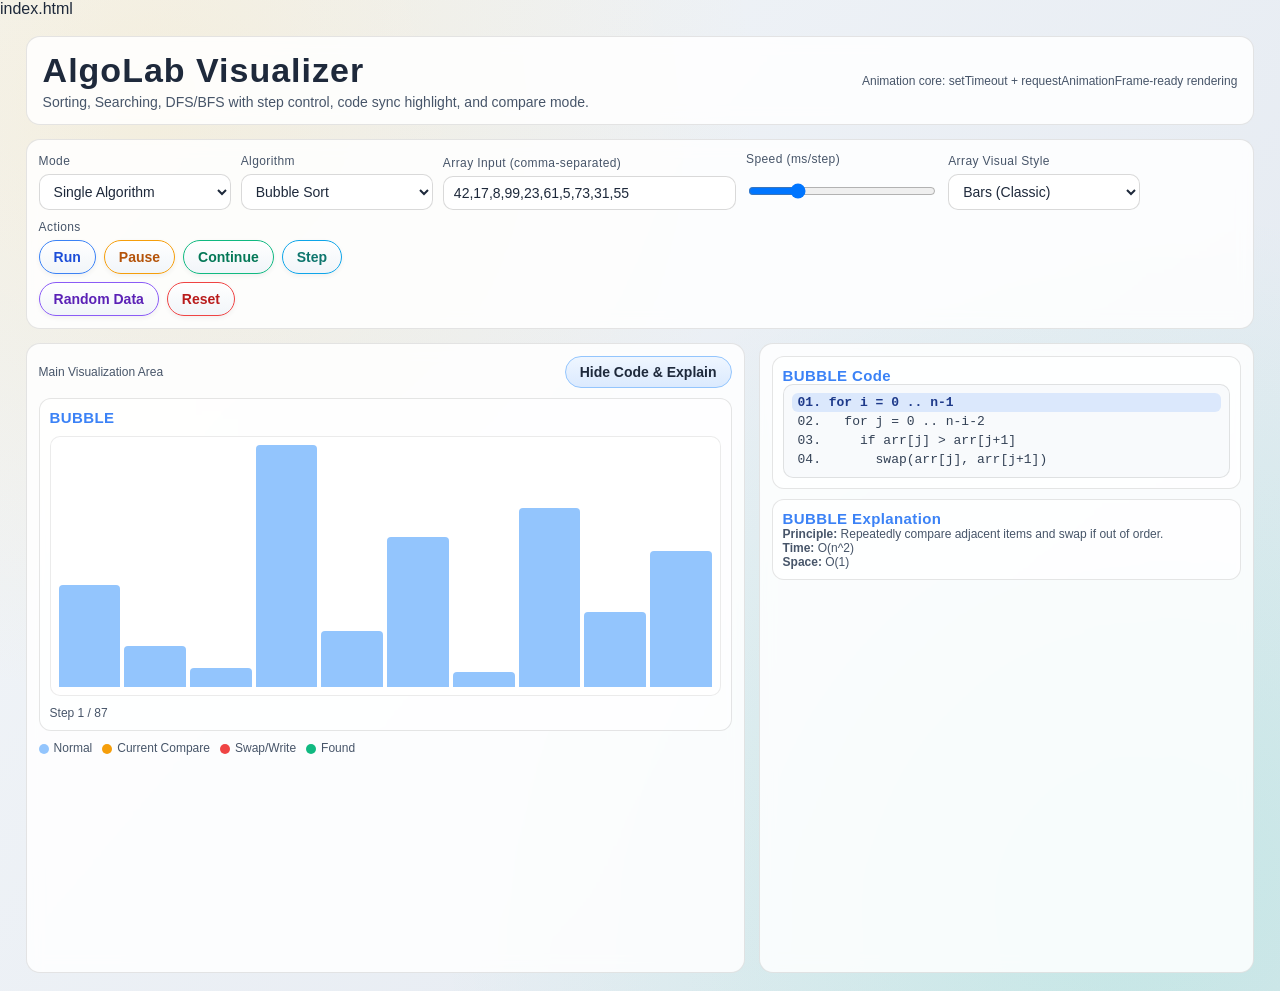
==== commit a4ef96b4: "Update AlgoLab.html" ====
--- a/AlgoLab.html
+++ b/AlgoLab.html
@@ -1,3 +1,4 @@
+index.html
 <!DOCTYPE html>
 <html lang="en">
 <head>
